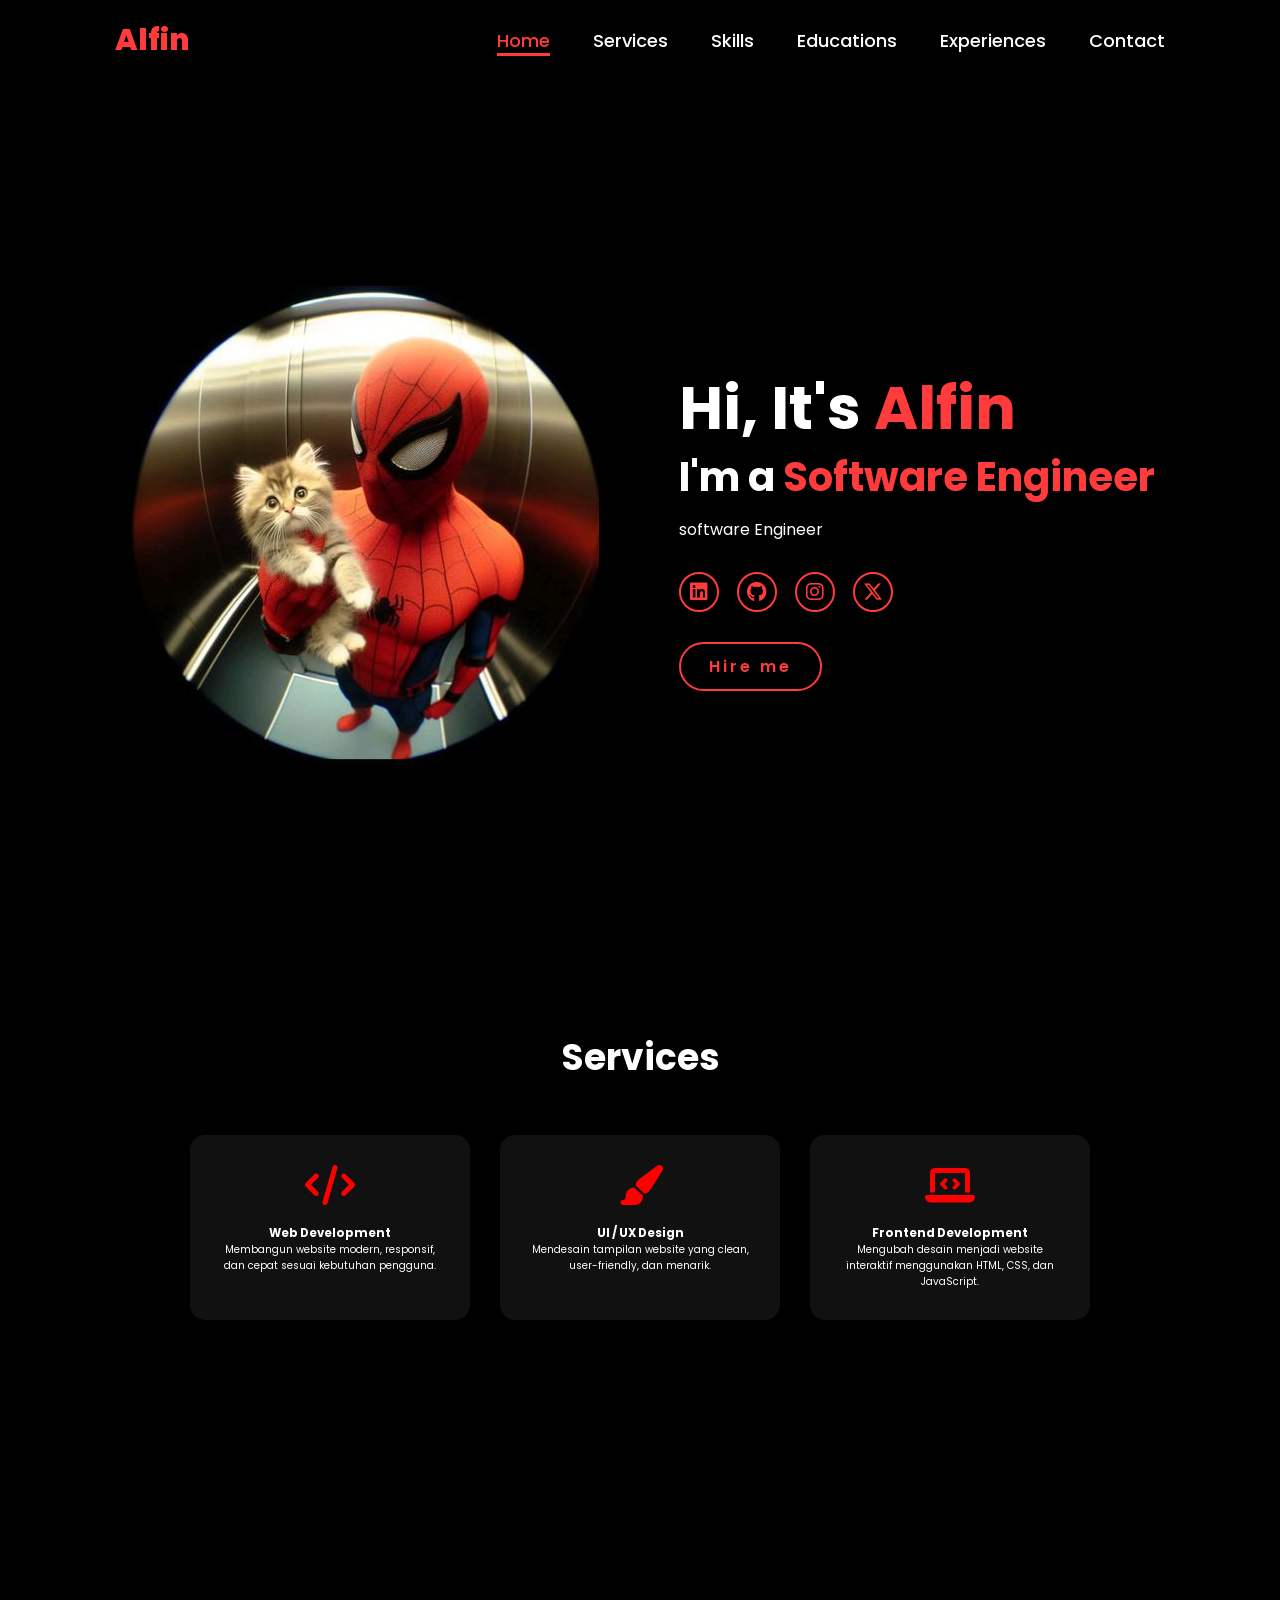
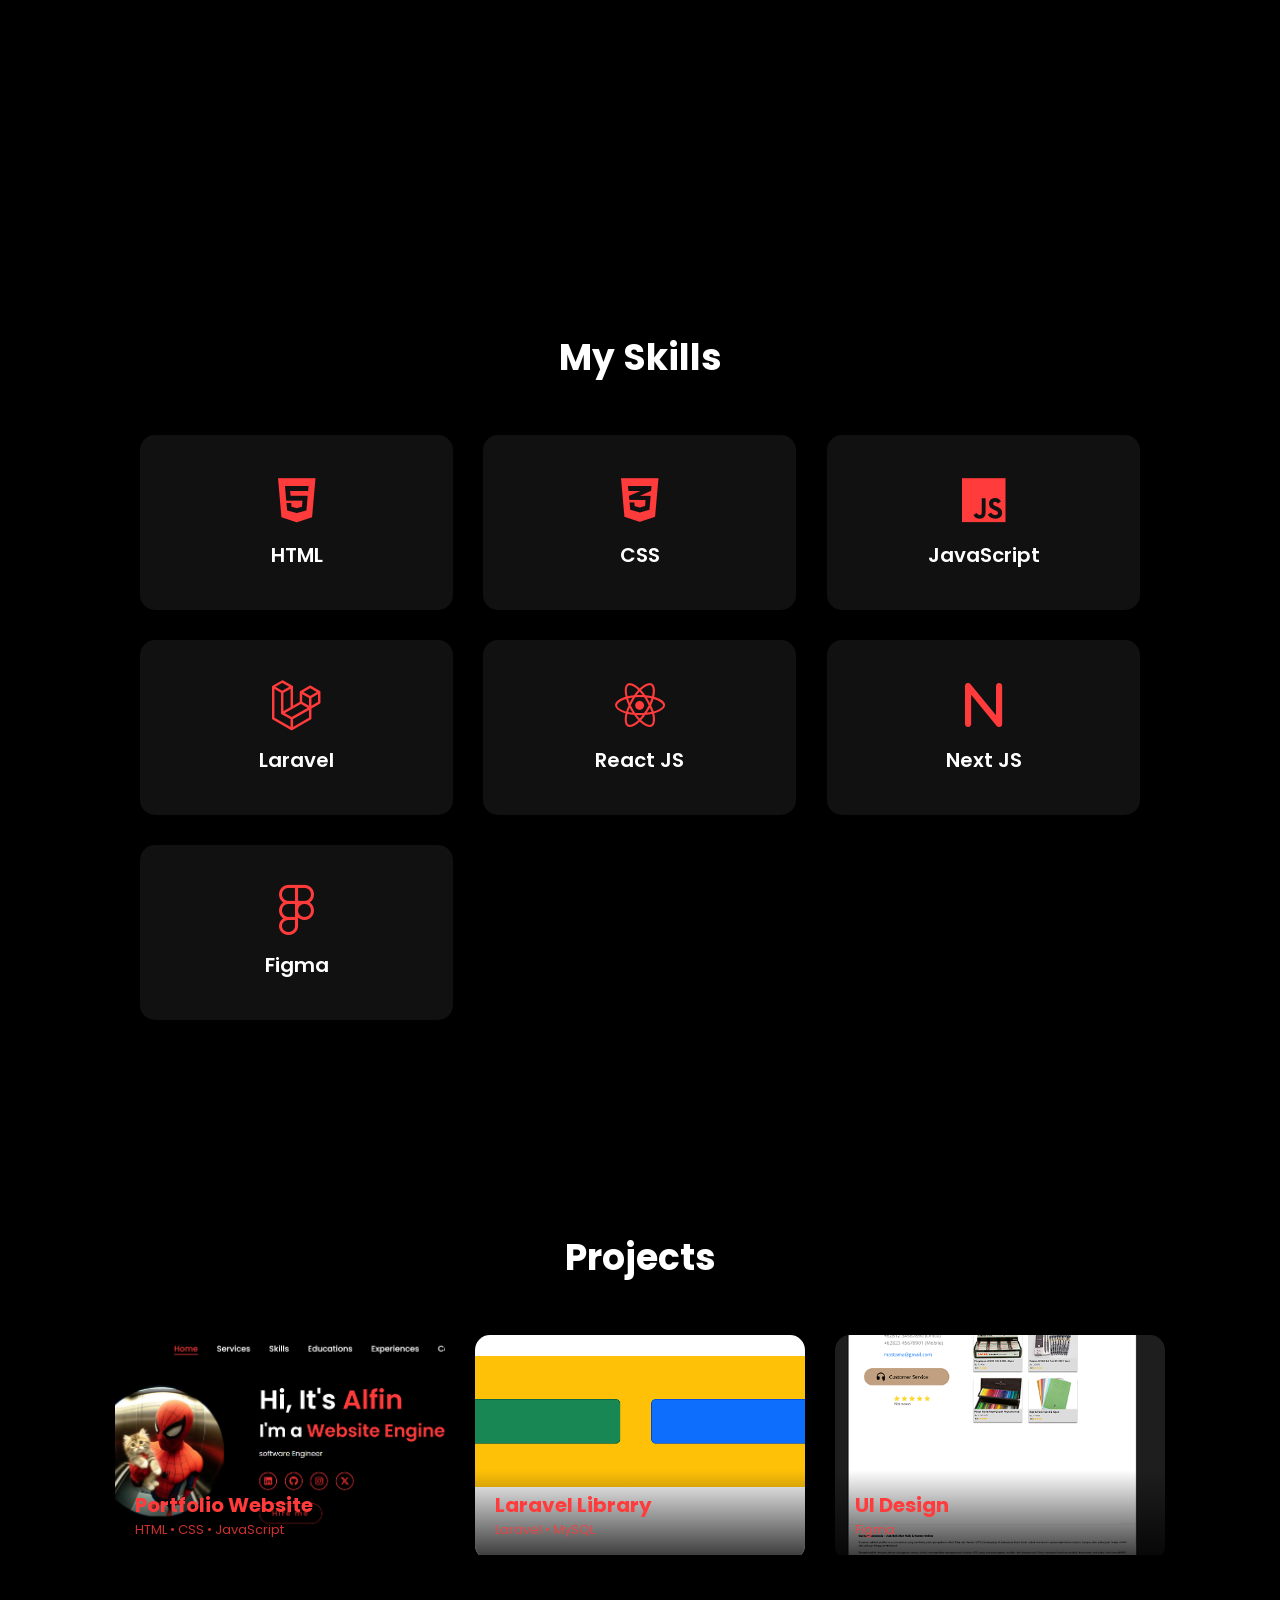
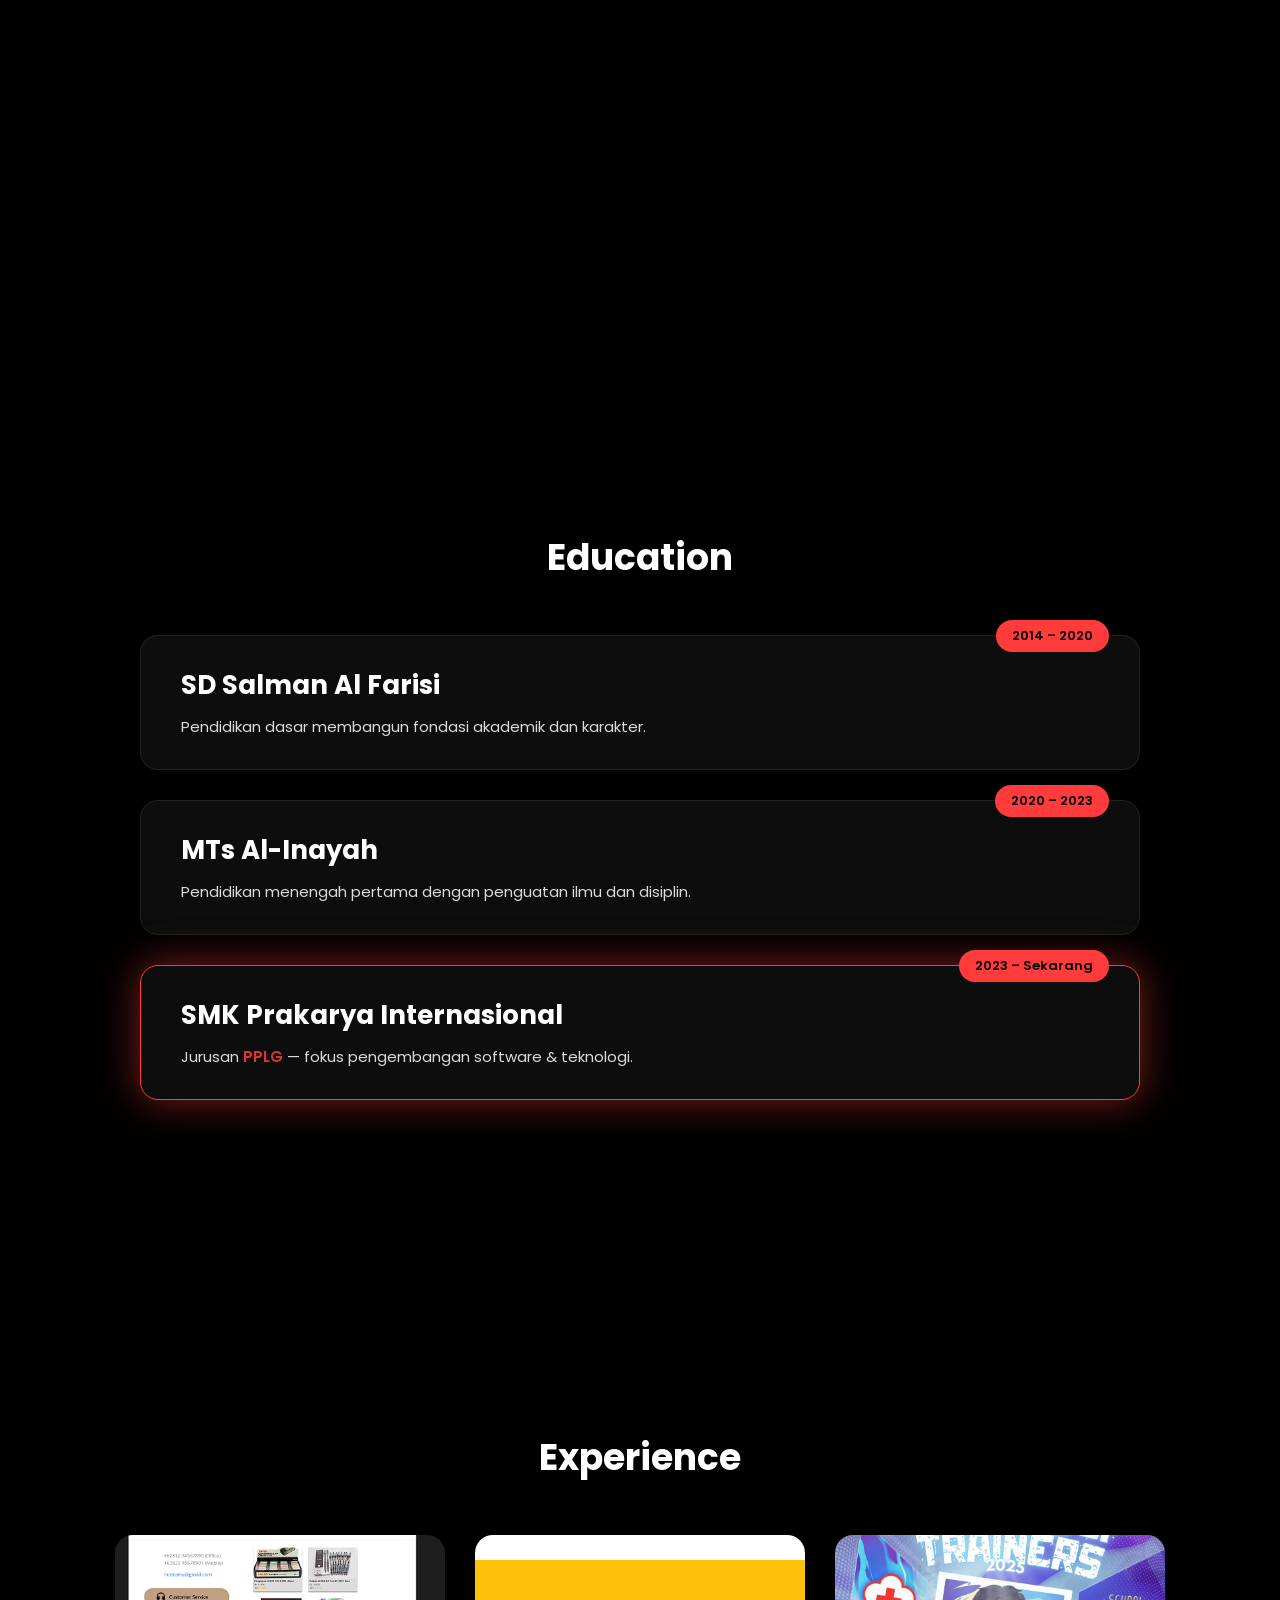
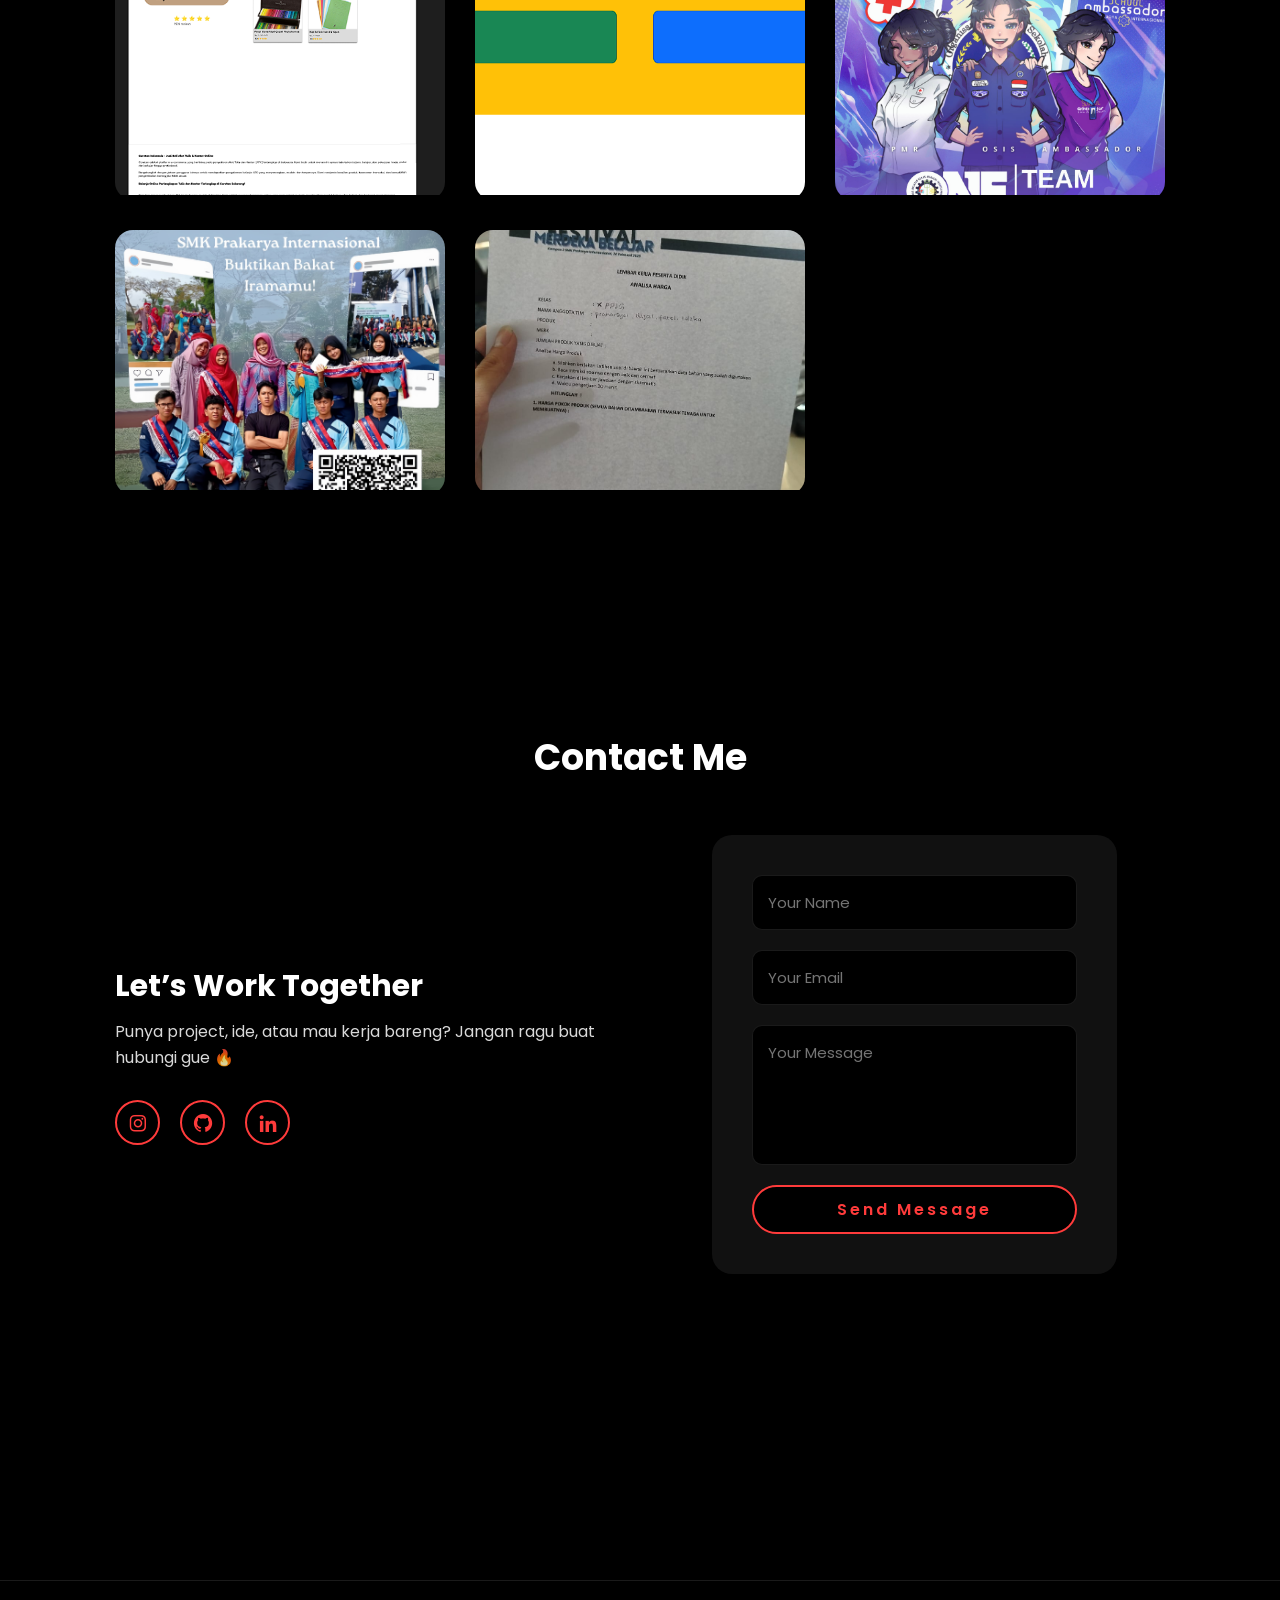
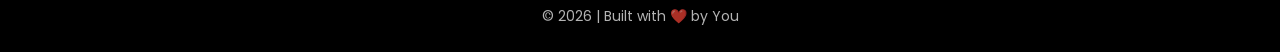
==== html/index.html @ 05659fa2 "First commit" ====
<!DOCTYPE html>
<html lang="en">
    <link href="https://unpkg.com/boxicons@2.1.4/css/boxicons.min.css" rel="stylesheet">

<head>
    <meta charset="UTF-8">
    <meta name="viewport" content="width=device-width, initial-scale=1.0">
    <link rel="stylesheet" href="https://cdnjs.cloudflare.com/ajax/libs/font-awesome/6.5.2/css/all.min.css">
    <link rel="stylesheet" href="../css/style.css">
    <title>Portofolio Website</title>
</head>
<body>
   <header>
    <a href="#" class="logo">Alfin</a>

    <nav>
  <a href="#home" class="active">Home</a>
  <a href="#services">Services</a>
  <a href="#skills">Skills</a>
  <a href="#educations">Educations</a>
  <a href="#experiences">Experiences</a>
  <a href="#contact">Contact</a>
</nav>

   </header> 
   <section class="home" id="home">

    <div class="home-img">
       <img src="../img/1a109d3e-99a1-4bdd-ab16-dbe52990a375.jpg" alt="">
    </div>
    <div class="home-content">
        <h1>Hi, It's <span>Alfin</span></h1>
        <h3 class="typing-text">I'm a<span></span></h3>
        <p>software Engineer</p>
        <div class="social-icons">
            <a href="#"><i class="fa-brands fa-linkedin"></i></a>
            <a href="#"><i class="fa-brands fa-github"></i></a>
            <a href="#"><i class="fa-brands fa-instagram"></i></a>
            <a href="#"><i class="fa-brands fa-x-twitter"></i></a>
        </div>
        <a href="#" class="btn">Hire me</a>
    </div>
   </section>
   <section class="services" id="services">
  <h2 class="section-title">Services</h2>

  <div class="services-container">

    <div class="service-box">
      <i class="fa-solid fa-code"></i>
      <h3>Web Development</h3>
      <p>
        Membangun website modern, responsif, dan cepat
        sesuai kebutuhan pengguna.
      </p>
    </div>

    <div class="service-box">
      <i class="fa-solid fa-paintbrush"></i>
      <h3>UI / UX Design</h3>
      <p>
        Mendesain tampilan website yang clean,
        user-friendly, dan menarik.
      </p>
    </div>

    <div class="service-box">
      <i class="fa-solid fa-laptop-code"></i>
      <h3>Frontend Development</h3>
      <p>
        Mengubah desain menjadi website interaktif
        menggunakan HTML, CSS, dan JavaScript.
      </p>
    </div>

  </div>
</section>
<section class="skills" id="skills">
  <h2 class="section-title">My Skills</h2>

  <div class="skills-grid">

    <div class="skill-card">
      <i class="fa-brands fa-html5"></i>
      <h3>HTML</h3>
    </div>

    <div class="skill-card">
      <i class="fa-brands fa-css3-alt"></i>
      <h3>CSS</h3>
    </div>

    <div class="skill-card">
      <i class="fa-brands fa-js"></i>
      <h3>JavaScript</h3>
    </div>

    <div class="skill-card">
      <i class="fa-brands fa-laravel"></i>
      <h3>Laravel</h3>
    </div>

    <div class="skill-card">
      <i class="fa-brands fa-react"></i>
      <h3>React JS</h3>
    </div>

    <div class="skill-card">
      <i class="fa-solid fa-n"></i>
      <h3>Next JS</h3>
    </div>

    <div class="skill-card">
      <i class="fa-brands fa-figma"></i>
      <h3>Figma</h3>
    </div>

  </div>
</section>
<section class="projects" id="projects">
  <h2 class="section-title">Projects</h2>

  <div class="project-container">

    <a href="project1.html" class="project-card">
      <img src="../img/Screenshot 2026-02-05 203326.png" alt="Project 1">
      <div class="project-info">
        <h3>Portfolio Website</h3>
        <p>HTML • CSS • JavaScript</p>
      </div>
    </a>

    <a href="project2.html" class="project-card">
      <img src="../img/Screenshot 2026-02-05 222500.png" alt="Project 2">
      <div class="project-info">
        <h3>Laravel Library</h3>
        <p>Laravel • MySQL</p>
      </div>
    </a>

    <a href="project3.html" class="project-card">
      <img src="../img/Screenshot 2026-02-05 221942.png" alt="Project 3">
      <div class="project-info">
        <h3>UI Design</h3>
        <p>Figma</p>
      </div>
    </a>

  </div>
</section>
<section class="educations" id="educations">
  <h2 class="section-title">Education</h2>

  <div class="education-wrapper">

    <div class="education-card">
      <div class="edu-year">2014 – 2020</div>
      <h3>SD Salman Al Farisi</h3>
      <p>Pendidikan dasar membangun fondasi akademik dan karakter.</p>
    </div>

    <div class="education-card">
      <div class="edu-year">2020 – 2023</div>
      <h3>MTs Al-Inayah</h3>
      <p>Pendidikan menengah pertama dengan penguatan ilmu dan disiplin.</p>
    </div>

    <div class="education-card active">
      <div class="edu-year">2023 – Sekarang</div>
      <h3>SMK Prakarya Internasional</h3>
      <p>Jurusan <span>PPLG</span> — fokus pengembangan software & teknologi.</p>
    </div>

  </div>
</section>
<section class="experiences" id="experiences">
  <h2 class="section-title">Experience</h2>

  <div class="experience-grid">

    <!-- PKKT Online Shop -->
    <a href="https://www.figma.com/design/jJWTQPIIjXNEa8DIcsxnI2/Coretan-2?node-id=0-1&t=OR5tvGB4avTnTm5L-1" target="_blank" class="experience-card">
      <img src="../img/Screenshot 2026-02-05 221942.png" alt="PKKT Online Shop">
      <div class="experience-overlay">
        <h3>PKKT Online Shop</h3>
        <p>Website Project</p>
      </div>
    </a>

    <!-- Laravel Library -->
    <a href="https://github.com/Redddaa1/Laravel-Library_XI-PPLG.git" target="_blank" class="experience-card">
      <img src="../img/Screenshot 2026-02-05 222500.png" alt="Laravel Library">
      <div class="experience-overlay">
        <h3>Laravel Library</h3>
        <p>Web Application</p>
      </div>
    </a>

    <!-- Ambassador Sekolah -->
    <div class="experience-card">
      <img src="../img/WhatsApp Image 2026-02-05 at 22.15.25.jpeg" alt="School Ambassador">
      <div class="experience-overlay">
        <h3>School Ambassador</h3>
        <p>Representing School</p>
      </div>
    </div>

    <!-- Marching Band -->
    <div class="experience-card">
      <img src="../img/WhatsApp Image 2026-02-05 at 22.15.25 (1).jpeg" alt="Marching Band">
      <div class="experience-overlay">
        <h3>Marching Band</h3>
        <p>Management & Coordination</p>
      </div>
    </div>

    <!-- Festival Matematika -->
    <div class="experience-card">
      <img src="../img/WhatsApp Image 2026-02-05 at 22.15.25 (2).jpeg" alt="Math Festival Committee">
      <div class="experience-overlay">
        <h3>Math Festival</h3>
        <p>Event Committee</p>
      </div>
    </div>

  </div>
</section>
<section class="contact" id="contact">
  <h2 class="section-title">Contact Me</h2>

  <div class="contact-wrapper">

    <!-- Info -->
    <div class="contact-info">
      <h3>Let’s Work Together</h3>
      <p>
        Punya project, ide, atau mau kerja bareng?
        Jangan ragu buat hubungi gue 🔥
      </p>

      <div class="contact-social">
        <a href="#" title="Instagram"><i class="bx bxl-instagram"></i></a>
        <a href="#" title="GitHub"><i class="bx bxl-github"></i></a>
        <a href="#" title="LinkedIn"><i class="bx bxl-linkedin"></i></a>
      </div>
    </div>

    <!-- Form -->
    <form class="contact-form">
      <input type="text" placeholder="Your Name" required>
      <input type="email" placeholder="Your Email" required>
      <textarea placeholder="Your Message"></textarea>
      <button type="submit" class="btn">Send Message</button>
    </form>

  </div>
</section>


<script>
  const header = document.querySelector("header");

  window.addEventListener("scroll", () => {
    if (window.scrollY > 50) {
      header.classList.add("scrolled");
    } else {
      header.classList.remove("scrolled");
    }
  });
</script>
<footer class="footer">
  <p>© 2026 | Built with ❤️ by You</p>
</footer>

</body>
</html>
---- css/style.css ----
@import url(https://fonts.googleapis.com/css2?family=Poppins%3Awght%40100%3B200%3B300%3B400%3B500%3B600&display=swap%27%29%3B);

*{
    margin: 0;
    padding: 0;
    box-sizing: border-box;
    text-decoration: none;
    border: none;
    outline: none;
    font-family: 'Poppins', sans-serif;
}

html{
    font-size: 62.5%;

}

body{
    width: 100%;
    overflow-x: hidden;
    background-color: black;
    color: white;
    padding-top: 80px;
}

header{
    position: fixed;
    top: 0;
    left: 0;
    width: 100%;
    height: 80px;
    padding: 0 9%;
    background-color: transparent;
    display: flex;
    align-items: center;
    justify-content: space-between;
    z-index: 1000;
}


.logo{
    font-size: 3rem;
    color: #ff3b3b;
    font-weight: 800;
    cursor: pointer;
    transition: 0.5s ease;
}

.logo:hover{
    transform: scale(1.1);
}

nav a{
    font-size: 1.8rem;
    color: white;
    margin-left: 4rem;
    font-weight: 500;
    transition: 0.3s ease;
    border-bottom: 3px solid transparent;
}

nav a:hover,
nav a.active{
    color: #ff3b3b;
    border-bottom: 3px solid #ff3b3b;
}

@media(max-width:995px){
    nav{
        position: absolute;
        display: none;
        top: 0;
        right: 0;
        width: 40%;
        border-left: 3px solid #ff3b3b;
        border-bottom: 3px solid #ff3b3b;
        border-bottom-left-radius: 2rem;
        padding: 1rem solid;
        background-color: #161616;
        border-top: 0.1rem solid rgba(0,0,0,0.1);
    }

    nav.active{
        display: block;
    }

    nav a{
        display: block;
        font-size: 2rem;
        margin: 3rem 0;
    }

    nav a:hover,
    nav a.active{
        padding: 1rem;
        border-radius: 0.5rem;
        border-bottom: 0.5rem solid #ff3b3b;
    }
}

section{
    min-height: 100vh;
    padding: 5rem 9% 5rem;
}

.home{
    display: flex;
    justify-content: center;
    align-items: center;
    gap: 8rem;
    background-color: black ;
}

.home .home-content h1{
    font-size: 6rem;
    font-weight: 700;
    line-height: 1.3;
}

span{
    color: #ff3b3b;
}

.home-content h3{
    font-size: 4rem;
    margin-bottom: 1rem;
    font-weight: 700;
}

.home-content p{
    font-size: 1.6rem;
}

.home-img{
    border-radius: 50%;
}

.home-img.img{
    position: relative;
    width: 32vw;
    border-radius: 50%;
    box-shadow: 0 0 25px solid black;
    cursor: pointer;
    transition: 0.2s linear;
}

.home-img.img:hover{
    font-size: 1.8rem;
    font-weight: 500;
}

.social-icons a{
    display: inline-flex;
    justify-content: center;
    align-items: center;
    width: 4rem;
    height: 4rem;
    background-color: transparent;
    border: 0.2rem solid #ff3b3b;
    font-size: 2rem;
    border-radius: 50%;
    margin: 3rem 1.5rem 3rem 0;
    transition: 0.3s ease;
    color: #ff3b3b;
}

.social-icons a:hover{
    color: black;
    transform: scale(1.3) translateY(-5px);
    background-color: #ff3b3b;
    box-shadow: 0 0 25px #ff3b3b;
}

.btn{
    display: inline-block;
    padding: 1rem 2.8rem;
    background: black;
    border-radius: 4rem;
    font-size: 1.6rem;
    color: #ff3b3b;
    letter-spacing: 0.3rem;
    font-weight: 600;
    border: 2px solid #ff3b3b;
    transition: 0.3s ease;
    cursor: pointer;
}

.btn:hover{
    transform: scale3d(1.03);
    background-color: #ff3b3b;
    color: black;
    box-shadow: 0 0 25px #ff3b3b;
}

.typing-text{
    font-size: 34px;
    font-weight: 600;
    min-width: 280px;
}

.typing-text span{
    position: relative;
}

.typing-text span::before{
    content: " Software Engineer";
    color: #ff3b3b;
    animation: words 20s infinite;
}

.typing-text span::after{
    content: "";
    background-color: black;
    position: absolute;
    width: calc(100% + 8px);
    height: 100%;
    border-left: 3px solid black;
    right: -8;
    animation: cursor 0.6s infinite;
}

@keyframes cursor{
    to{
        border-left: 3px solid;
    }
}

@keyframes words{
    0%, 20%{
        content: " Sofware Engineer";
    }
    21%, 40%{
        content: " Website Engineer";
    }
    41%, 60%{
        content: " Website Designer";
    }
    61%, 80%{
        content: " Mechine Engineer";
    }
    81%, 100%{
        content: " Engine Engineer ";
    }
}

@media(max-width){
    .home{
        gap: 4rem;
    }
}

@media(max-width:995px){
    .home{
        flex-direction: column;
        margin: 5rem 4rem;
    } 

    .home .home-content h3{
        font-size: 2.5rem;
    }

    .home-content h1{
        font-size: 5rem;
    }

    .home-img img{
        width: 70vh;
        margin-top: 4rem;
    }
}
.services {
  padding: 5rem 10%;
  background: #000;
  color: #fff;
}

.section-title {
  text-align: center;
  font-size: 36px;
  margin-bottom: 50px;
}

.services-container {
  display: flex;
  gap: 30px;
  justify-content: center;
  flex-wrap: wrap;
}

.service-box {
  background: #111;
  padding: 30px;
  border-radius: 15px;
  width: 280px;
  text-align: center;
  transition: 0.3s;
}

.service-box i {
  font-size: 40px;
  color: red;
  margin-bottom: 20px;
}

.service-box:hover {
  transform: translateY(-10px);
  box-shadow: 0 0 20px red;
}
/* ===== SKILLS CARD VERSION ===== */
.skills {
  background: black;
}

.skills-grid {
  display: grid;
  grid-template-columns: repeat(3, 1fr);
  gap: 3rem;
  max-width: 1000px;
  margin: auto;
}

.skill-card {
  background: #111;
  padding: 4rem 2rem;
  border-radius: 1.5rem;
  text-align: center;
  opacity: 0;
  transform: translateY(60px) scale(0.95);
  transition: 0.4s ease;
  animation: skillCardFade 0.8s ease forwards;
}

.skill-card:nth-child(1){ animation-delay: 0.2s; }
.skill-card:nth-child(2){ animation-delay: 0.4s; }
.skill-card:nth-child(3){ animation-delay: 0.6s; }
.skill-card:nth-child(4){ animation-delay: 0.8s; }
.skill-card:nth-child(5){ animation-delay: 1s; }
.skill-card:nth-child(6){ animation-delay: 1.2s; }
.skill-card:nth-child(7){ animation-delay: 1.4s; }

@keyframes skillCardFade {
  to {
    opacity: 1;
    transform: translateY(0) scale(1);
  }
}

.skill-card i {
  font-size: 5rem;
  color: #ff3b3b;
  margin-bottom: 1.5rem;
  transition: 0.4s ease;
}

.skill-card h3 {
  font-size: 2rem;
  font-weight: 600;
}

/* HOVER EFFECT */
.skill-card:hover {
  transform: translateY(-15px) scale(1.05);
  box-shadow: 0 0 30px #ff3b3b;
}

.skill-card:hover i {
  transform: rotate(10deg) scale(1.2);
}
.projects {
  background: black;
}

.project-container {
  max-width: 1100px;
  margin: auto;
  display: grid;
  grid-template-columns: repeat(3, 1fr);
  gap: 3rem;
}

.project-card {
  position: relative;
  border-radius: 1.5rem;
  overflow: hidden;
  cursor: pointer;
  transition: 0.4s ease;
}

.project-card img {
  width: 100%;
  height: 220px;
  object-fit: cover;
  transition: 0.4s ease;
}

.project-info {
  color: #ff3b3b;
  position: absolute;
  bottom: 0;
  left: 0;
  width: 100%;
  padding: 2rem;
  background: linear-gradient(to top, rgba(0,0,0,0.8), transparent);
}

.project-info h3 {
  font-size: 2rem;
}

.project-info p {
  font-size: 1.3rem;
  opacity: 0.8;
}

/* hover effect */
.project-card:hover img {
  transform: scale(1.1);
}

.project-card:hover {
  box-shadow: 0 0 30px rgba(255, 59, 59, 0.4);
}
@media (max-width: 900px) {
  .project-container {
    grid-template-columns: repeat(2, 1fr);
  }
}

@media (max-width: 600px) {
  .project-container {
    grid-template-columns: 1fr;
  }
}
header {
    transition: background-color 0.4s ease, backdrop-filter 0.4s ease;
}

/* navbar pas discroll */
header.scrolled {
    background-color: rgba(0, 0, 0, 0.85);
    backdrop-filter: blur(6px);
}
header.scrolled nav a {
    color: white;
}
body {
    padding-top: 80px;
}
header.scrolled {
    height: 80px;
}
.contact-form {
  max-width: 600px;
  margin: auto;
  display: flex;
  flex-direction: column;
  gap: 2rem;
}

.contact-form input,
.contact-form textarea {
  background: #111;
  padding: 1.5rem;
  border-radius: 1rem;
  color: white;
  font-size: 1.5rem;
}

.contact-form textarea {
  resize: none;
  height: 150px;
}
.education {
  background: black;
}

.education-wrapper {
  max-width: 1000px;
  margin: auto;
  display: grid;
  gap: 3rem;
}

.education-card {
  position: relative;
  background: rgba(255,255,255,0.05);
  border: 1px solid rgba(255,255,255,0.08);
  border-radius: 1.8rem;
  padding: 3rem 4rem;
  transition: 0.4s ease;
  overflow: visible;
}

.education-card::before {
  content: "";
  position: absolute;
  inset: 0;
  background: linear-gradient(
    120deg,
    transparent,
    rgba(255,59,59,0.15),
    transparent
  );
  opacity: 0;
  transition: 0.4s ease;
}

.education-card:hover::before {
  opacity: 1;
}

.education-card:hover {
  transform: translateY(-10px) scale(1.02);
  box-shadow: 0 0 35px rgba(255,59,59,0.35);
}

.education-card h3 {
  font-size: 2.6rem;
  margin-bottom: 1rem;
}

.education-card p {
  font-size: 1.5rem;
  opacity: 0.85;
  line-height: 1.6;
}

.education-card span {
  color: #ff3b3b;
  font-weight: 600;
}

/* tahun */
.edu-year {
  position: absolute;
  top: 0;
  transform: translateY(-50%);
  right: 30px;
  background: #ff3b3b;
  color: black;
  padding: 0.6rem 1.6rem;
  font-size: 1.3rem;
  border-radius: 2rem;
  font-weight: 600;
}

/* highlight sekolah sekarang */
.education-card.active {
  border-color: #ff3b3b;
  box-shadow: 0 0 40px rgba(255,59,59,0.5);
}
/* ===== EXPERIENCE ===== */
.experience {
  background: black;
}

.experience-grid {
  max-width: 1100px;
  margin: auto;
  display: grid;
  grid-template-columns: repeat(3, 1fr);
  gap: 3rem;
}

.experience-card {
  position: relative;
  border-radius: 1.8rem;
  overflow: hidden;
  cursor: pointer;
  transition: 0.4s ease;
}

.experience-card img {
  width: 100%;
  height: 260px;
  object-fit: cover;
  transition: 0.4s ease;
}

/* overlay */
.experience-overlay {
  position: absolute;
  inset: 0;
  background: rgba(0,0,0,0.7);
  display: flex;
  flex-direction: column;
  justify-content: center;
  align-items: center;
  opacity: 0;
  transition: 0.4s ease;
  text-align: center;
}

.experience-overlay h3 {
  font-size: 2.4rem;
  color: #ff3b3b;
}

.experience-overlay p {
  font-size: 1.5rem;
  color: white;
  margin-top: 0.5rem;
}

/* hover effect */
.experience-card:hover img {
  transform: scale(1.1);
}

.experience-card:hover .experience-overlay {
  opacity: 1;
}

.experience-card:hover {
  box-shadow: 0 0 35px rgba(255,59,59,0.5);
}

/* responsive */
@media (max-width: 900px) {
  .experience-grid {
    grid-template-columns: repeat(2, 1fr);
  }
}

@media (max-width: 600px) {
  .experience-grid {
    grid-template-columns: 1fr;
  }
}
/* ===== CONTACT ===== */
.contact {
  background: black;
}

.contact-wrapper {
  max-width: 1100px;
  margin: auto;
  display: grid;
  grid-template-columns: 1fr 1fr;
  gap: 5rem;
  align-items: center;
}

.contact-info h3 {
  font-size: 3rem;
  margin-bottom: 1rem;
}

.contact-info p {
  font-size: 1.6rem;
  opacity: 0.85;
  line-height: 1.6;
}

.contact-social {
  margin-top: 3rem;
  display: flex;
  gap: 2rem;
}

.contact-social a {
  width: 4.5rem;
  height: 4.5rem;
  display: flex;
  justify-content: center;
  align-items: center;
  border-radius: 50%;
  border: 2px solid #ff3b3b;
  color: #ff3b3b;
  font-size: 2.2rem;
  transition: 0.3s ease;
}

.contact-social a:hover {
  background: #ff3b3b;
  color: black;
  transform: translateY(-5px);
  box-shadow: 0 0 20px #ff3b3b;
}

/* form */
.contact-form {
  background: #111;
  padding: 4rem;
  border-radius: 2rem;
  display: flex;
  flex-direction: column;
  gap: 2rem;
}

.contact-form input,
.contact-form textarea {
  background: black;
  border: 1px solid rgba(255,255,255,0.1);
  padding: 1.5rem;
  border-radius: 1rem;
  color: white;
  font-size: 1.5rem;
}

.contact-form textarea {
  resize: none;
  height: 140px;
}

/* responsive */
@media (max-width: 900px) {
  .contact-wrapper {
    grid-template-columns: 1fr;
  }
}
/* ===== FOOTER ===== */
.footer {
  background: #000;
  padding: 2.5rem;
  text-align: center;
  border-top: 1px solid rgba(255,255,255,0.1);
}

.footer p {
  font-size: 1.4rem;
  opacity: 0.7;
}
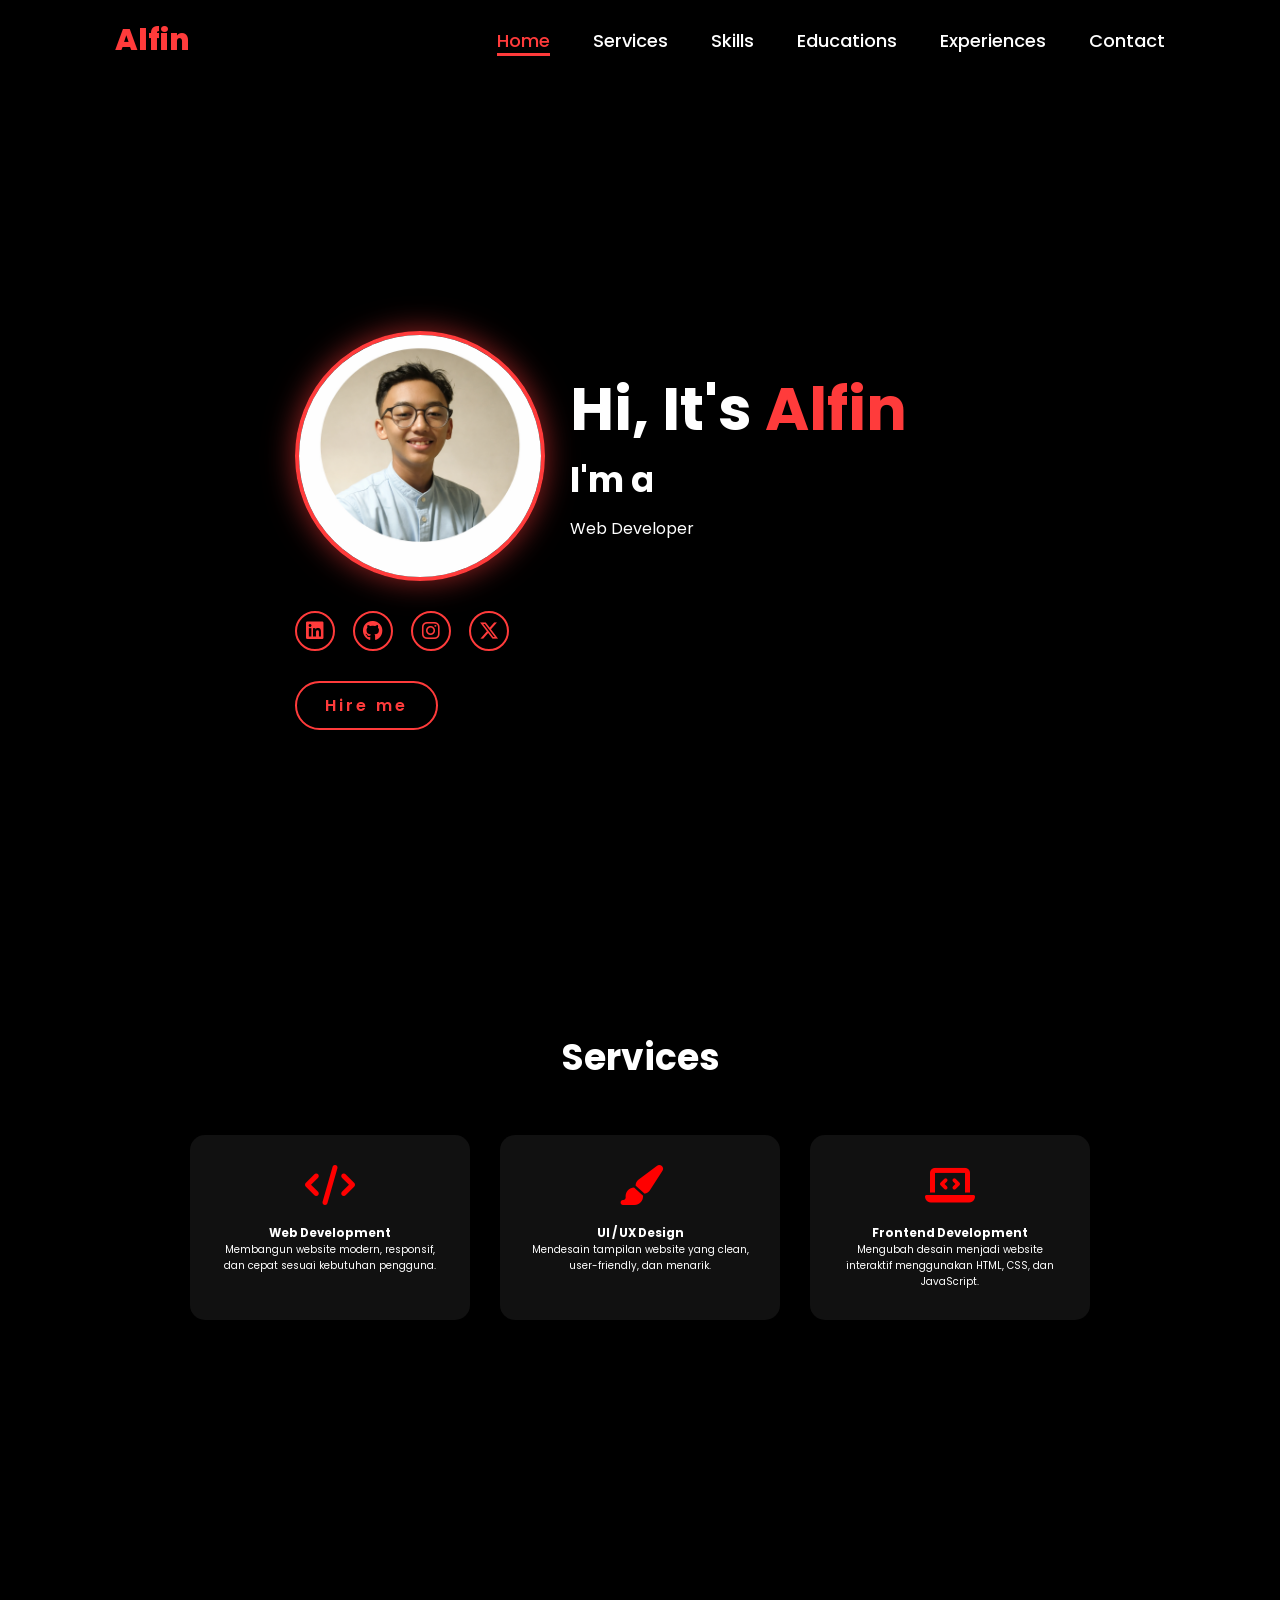
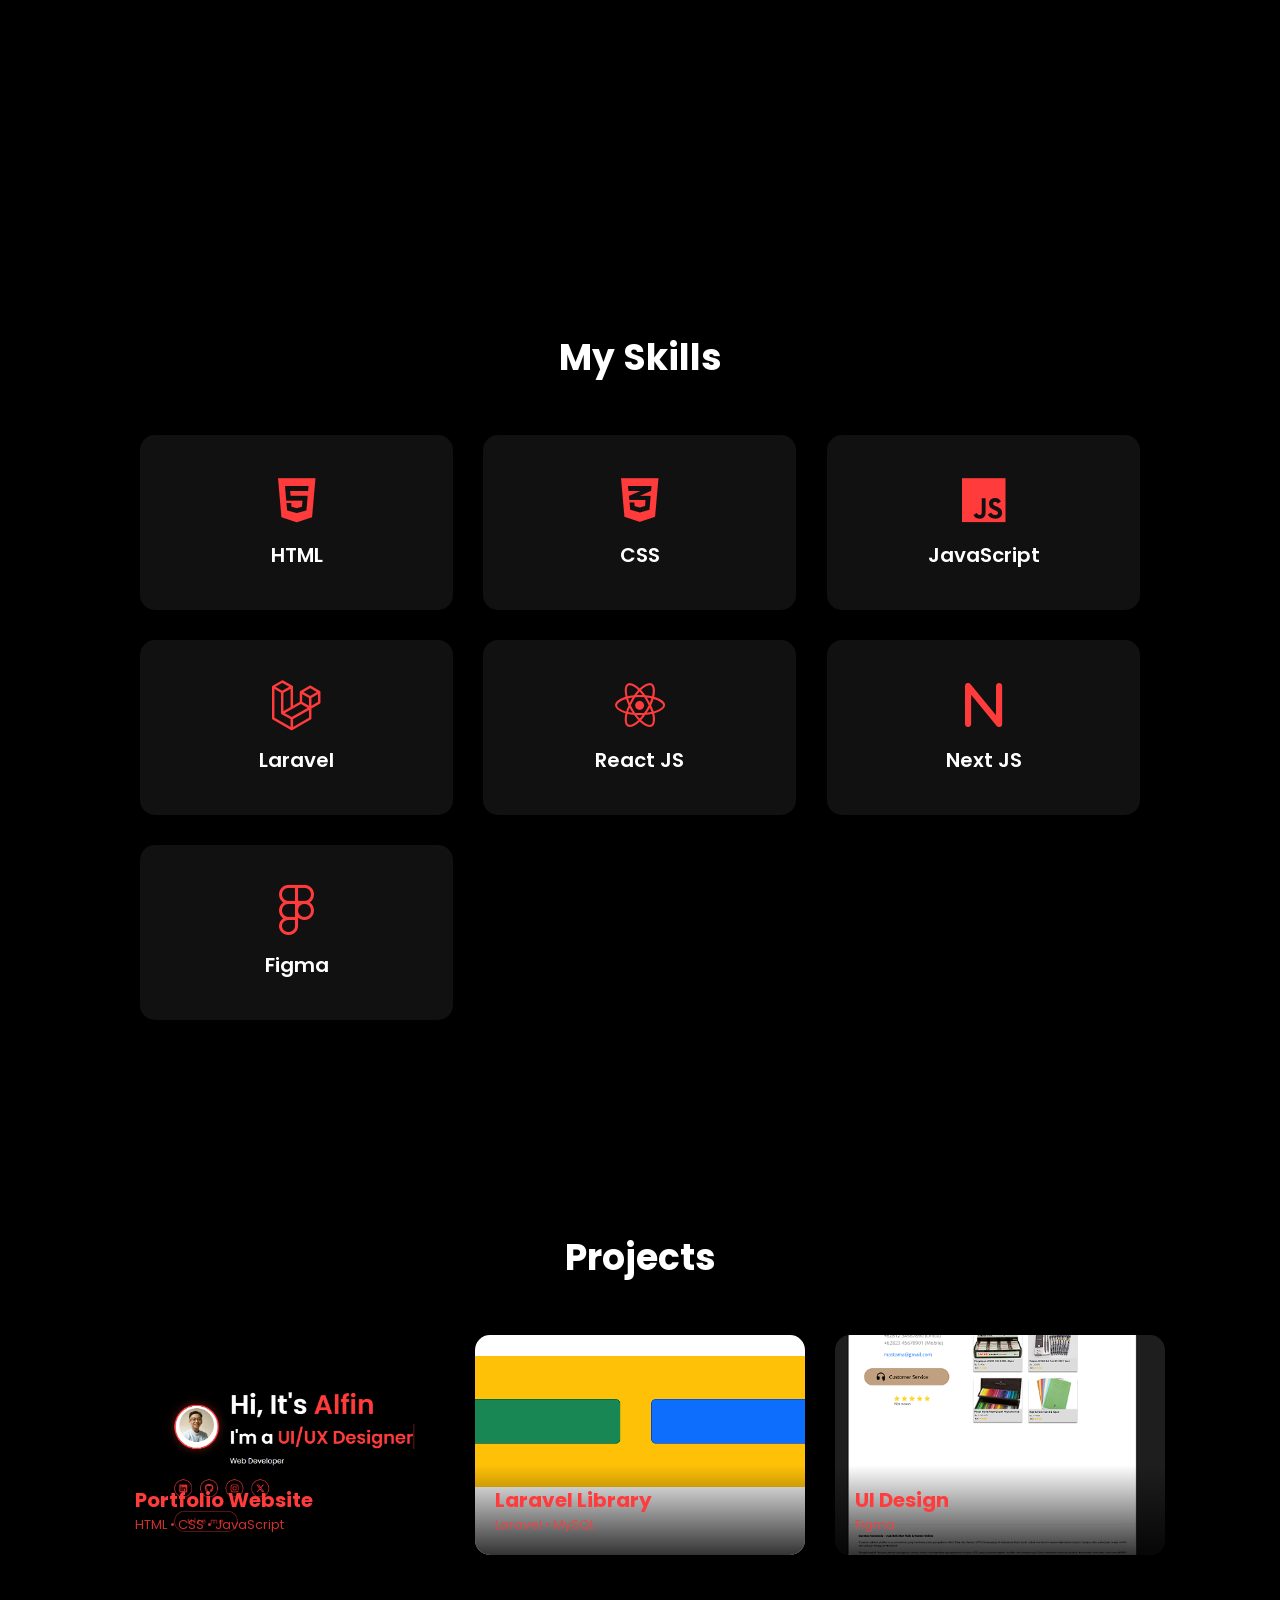
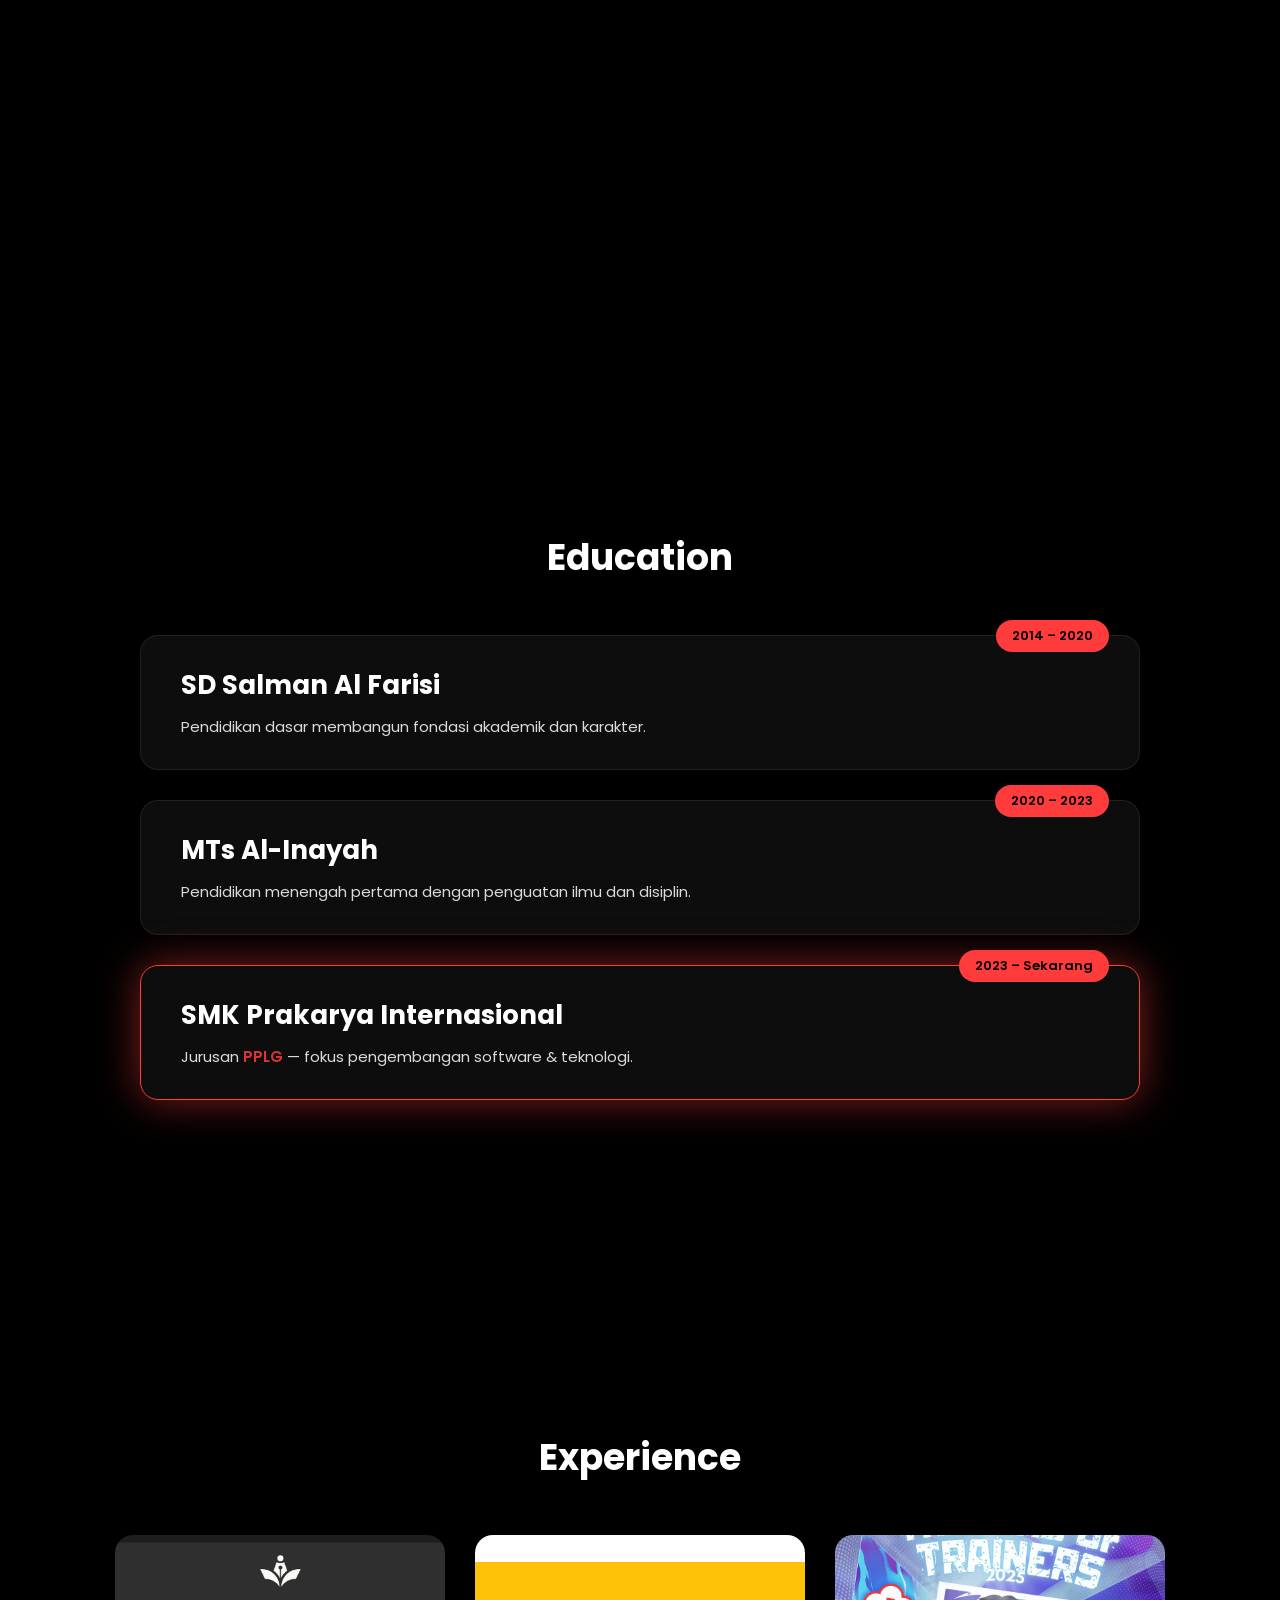
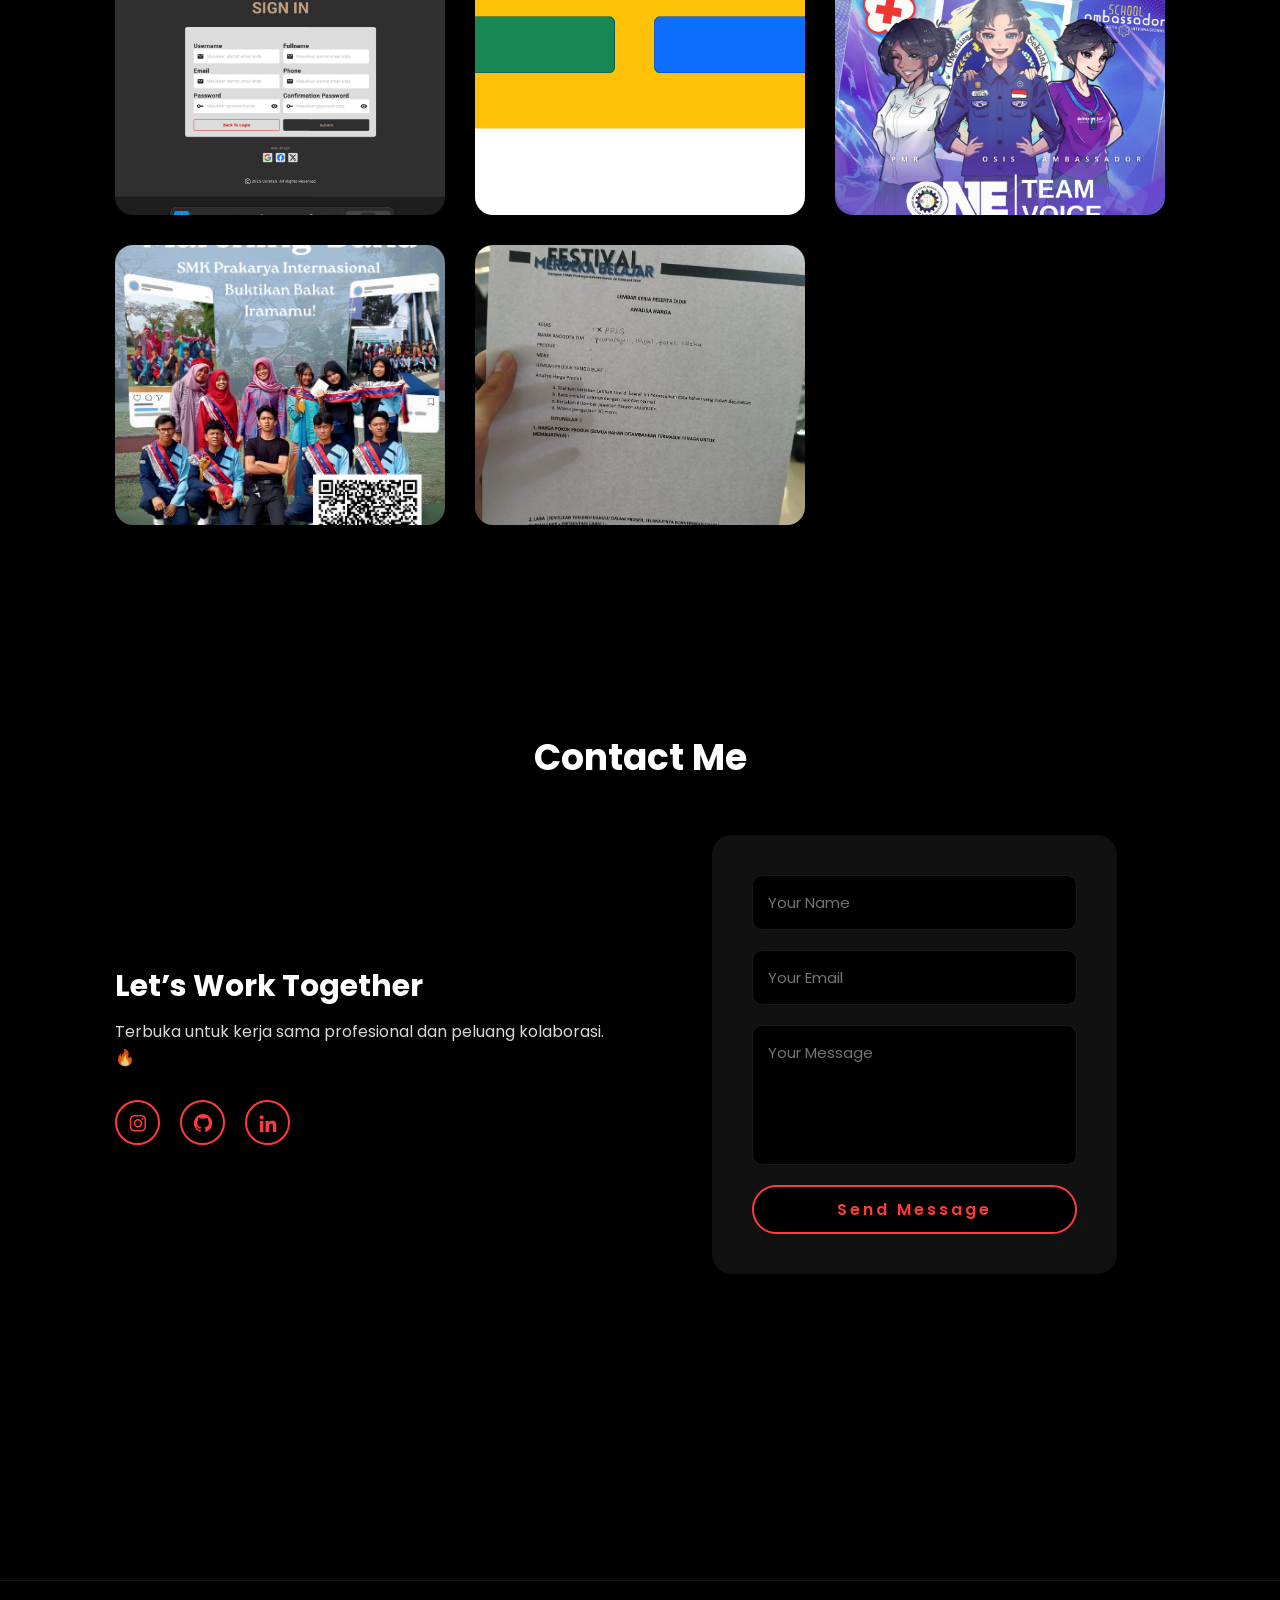
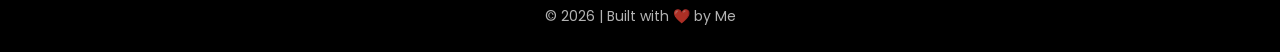
==== commit d0383e63: "tambah experience detail dan masukin foto foto" ====
--- a/html/index.html
+++ b/html/index.html
@@ -1,14 +1,15 @@
-<!DOCTYPE html>
 <html lang="en">
-    <link href="https://unpkg.com/boxicons@2.1.4/css/boxicons.min.css" rel="stylesheet">
-
 <head>
-    <meta charset="UTF-8">
-    <meta name="viewport" content="width=device-width, initial-scale=1.0">
-    <link rel="stylesheet" href="https://cdnjs.cloudflare.com/ajax/libs/font-awesome/6.5.2/css/all.min.css">
-    <link rel="stylesheet" href="../css/style.css">
-    <title>Portofolio Website</title>
+  <meta charset="UTF-8">
+  <meta name="viewport" content="width=device-width, initial-scale=1.0">
+
+  <link href="https://unpkg.com/boxicons@2.1.4/css/boxicons.min.css" rel="stylesheet">
+  <link rel="stylesheet" href="https://cdnjs.cloudflare.com/ajax/libs/font-awesome/6.5.2/css/all.min.css">
+  <link rel="stylesheet" href="../css/style.css">
+
+  <title>Portofolio Website</title>
 </head>
+
 <body>
    <header>
     <a href="#" class="logo">Alfin</a>
@@ -24,24 +25,29 @@
 
    </header> 
    <section class="home" id="home">
-
-    <div class="home-img">
-       <img src="../img/1a109d3e-99a1-4bdd-ab16-dbe52990a375.jpg" alt="">
-    </div>
-    <div class="home-content">
+  <div class="home-content">
+
+    <div class="intro">
+      <img src="../img/Foto Alfin Web Portofolio.png" alt="Alfin" class="profile-pic">
+
+      <div class="intro-text">
         <h1>Hi, It's <span>Alfin</span></h1>
         <h3 class="typing-text">I'm a<span></span></h3>
-        <p>software Engineer</p>
-        <div class="social-icons">
-            <a href="#"><i class="fa-brands fa-linkedin"></i></a>
-            <a href="#"><i class="fa-brands fa-github"></i></a>
-            <a href="#"><i class="fa-brands fa-instagram"></i></a>
-            <a href="#"><i class="fa-brands fa-x-twitter"></i></a>
-        </div>
-        <a href="#" class="btn">Hire me</a>
-    </div>
-   </section>
-   <section class="services" id="services">
+        <p>Web Developer</p>
+      </div>
+    </div>
+
+    <div class="social-icons">
+      <a href="#"><i class="fa-brands fa-linkedin"></i></a>
+      <a href="#"><i class="fa-brands fa-github"></i></a>
+      <a href="#"><i class="fa-brands fa-instagram"></i></a>
+      <a href="#"><i class="fa-brands fa-x-twitter"></i></a>
+    </div>
+
+    <a href="#" class="btn">Hire me</a>
+  </div>
+</section>
+<section class="services" id="services">
   <h2 class="section-title">Services</h2>
 
   <div class="services-container">
@@ -123,7 +129,7 @@
   <div class="project-container">
 
     <a href="project1.html" class="project-card">
-      <img src="../img/Screenshot 2026-02-05 203326.png" alt="Project 1">
+      <img src="../img/Screenshot 2026-02-10 000920.png" alt="Project 1">
       <div class="project-info">
         <h3>Portfolio Website</h3>
         <p>HTML • CSS • JavaScript</p>
@@ -178,53 +184,50 @@
 
   <div class="experience-grid">
 
-    <!-- PKKT Online Shop -->
-    <a href="https://www.figma.com/design/jJWTQPIIjXNEa8DIcsxnI2/Coretan-2?node-id=0-1&t=OR5tvGB4avTnTm5L-1" target="_blank" class="experience-card">
-      <img src="../img/Screenshot 2026-02-05 221942.png" alt="PKKT Online Shop">
+    <a href="experience-detail.html?id=pkkt" class="experience-card">
+      <img src="../img/Screenshot 2026-02-10 123327.png">
       <div class="experience-overlay">
         <h3>PKKT Online Shop</h3>
         <p>Website Project</p>
       </div>
     </a>
 
-    <!-- Laravel Library -->
-    <a href="https://github.com/Redddaa1/Laravel-Library_XI-PPLG.git" target="_blank" class="experience-card">
-      <img src="../img/Screenshot 2026-02-05 222500.png" alt="Laravel Library">
+    <a href="experience-detail.html?id=laravel" class="experience-card">
+      <img src="../img/Screenshot 2026-02-05 222500.png">
       <div class="experience-overlay">
         <h3>Laravel Library</h3>
         <p>Web Application</p>
       </div>
     </a>
 
-    <!-- Ambassador Sekolah -->
-    <div class="experience-card">
-      <img src="../img/WhatsApp Image 2026-02-05 at 22.15.25.jpeg" alt="School Ambassador">
+    <a href="experience-detail.html?id=ambassador" class="experience-card">
+      <img src="../img/WhatsApp Image 2026-02-05 at 22.15.25.jpeg">
       <div class="experience-overlay">
         <h3>School Ambassador</h3>
         <p>Representing School</p>
       </div>
-    </div>
-
-    <!-- Marching Band -->
-    <div class="experience-card">
-      <img src="../img/WhatsApp Image 2026-02-05 at 22.15.25 (1).jpeg" alt="Marching Band">
+    </a>
+
+    <a href="experience-detail.html?id=marchingband" class="experience-card">
+      <img src="../img/WhatsApp Image 2026-02-05 at 22.15.25 (1).jpeg">
       <div class="experience-overlay">
         <h3>Marching Band</h3>
         <p>Management & Coordination</p>
       </div>
-    </div>
-
-    <!-- Festival Matematika -->
-    <div class="experience-card">
-      <img src="../img/WhatsApp Image 2026-02-05 at 22.15.25 (2).jpeg" alt="Math Festival Committee">
+    </a>
+
+    <a href="experience-detail.html?id=mathfest" class="experience-card">
+      <img src="../img/WhatsApp Image 2026-02-05 at 22.15.25 (2).jpeg">
       <div class="experience-overlay">
         <h3>Math Festival</h3>
         <p>Event Committee</p>
       </div>
-    </div>
-
-  </div>
-</section>
+    </a>
+
+  </div>
+</section>
+
+
 <section class="contact" id="contact">
   <h2 class="section-title">Contact Me</h2>
 
@@ -233,9 +236,7 @@
     <!-- Info -->
     <div class="contact-info">
       <h3>Let’s Work Together</h3>
-      <p>
-        Punya project, ide, atau mau kerja bareng?
-        Jangan ragu buat hubungi gue 🔥
+      <p>Terbuka untuk kerja sama profesional dan peluang kolaborasi.🔥
       </p>
 
       <div class="contact-social">
@@ -269,8 +270,14 @@
   });
 </script>
 <footer class="footer">
-  <p>© 2026 | Built with ❤️ by You</p>
+  <p>© 2026 | Built with ❤️ by Me</p>
 </footer>
+<!-- LIGHTBOX -->
+<div class="lightbox" id="lightbox">
+  <span class="lightbox-close">&times;</span>
+  <img id="lightbox-img" src="">
+</div>
+
 
 </body>
 </html>
--- a/css/style.css
+++ b/css/style.css
@@ -130,25 +130,6 @@
 .home-content p{
     font-size: 1.6rem;
 }
-
-.home-img{
-    border-radius: 50%;
-}
-
-.home-img.img{
-    position: relative;
-    width: 32vw;
-    border-radius: 50%;
-    box-shadow: 0 0 25px solid black;
-    cursor: pointer;
-    transition: 0.2s linear;
-}
-
-.home-img.img:hover{
-    font-size: 1.8rem;
-    font-weight: 500;
-}
-
 .social-icons a{
     display: inline-flex;
     justify-content: center;
@@ -227,23 +208,23 @@
 
 @keyframes words{
     0%, 20%{
-        content: " Sofware Engineer";
+        content: " Web Developer";
     }
     21%, 40%{
-        content: " Website Engineer";
+        content: " UI/UX Designer";
     }
     41%, 60%{
-        content: " Website Designer";
+        content: " Web Developer";
     }
     61%, 80%{
-        content: " Mechine Engineer";
+      content: " UI/UX Designer";
     }
     81%, 100%{
-        content: " Engine Engineer ";
+        content: " Web Developer";
     }
 }
 
-@media(max-width){
+@media(max-width:995px){
     .home{
         gap: 4rem;
     }
@@ -261,11 +242,6 @@
 
     .home-content h1{
         font-size: 5rem;
-    }
-
-    .home-img img{
-        width: 70vh;
-        margin-top: 4rem;
     }
 }
 .services {
@@ -721,5 +697,686 @@
   font-size: 1.4rem;
   opacity: 0.7;
 }
-
-
+/* intro layout */
+.intro {
+  display: flex;
+  align-items: center;
+  gap: 2.5rem;
+}
+.intro-text h1 {
+  font-size: 6rem;
+}
+
+.intro-text h3 {
+  font-size: 3.5rem;
+}
+
+
+.profile-pic {
+  width: 250px;       
+  height: 250px;
+  border-radius: 50%;
+  object-fit: cover;
+  border: 4px solid #ff3b3b;
+  box-shadow: 0 0 30px rgba(255, 59, 59, 0.6);
+  flex-shrink: 0;
+}
+
+.intro-text h1 {
+  margin-bottom: 0.5rem;
+}
+.home {
+  display: flex;
+  align-items: center;
+  justify-content: center;
+  gap: 8rem;
+}
+
+.home-img {
+  flex: 0 0 auto;
+  display: flex;
+  justify-content: center;
+}
+
+.home-img img {
+  width: 420px;
+  height: 420px;
+  border-radius: 50%;
+  object-fit: cover;
+  box-shadow: 0 0 30px rgba(255, 59, 59, 0.5);
+}
+@media (max-width: 768px) {
+  .home {
+    flex-direction: column;
+  }
+
+  .home-img img {
+    width: 260px;
+    height: 260px;
+  }
+}
+@media (max-width: 768px) {
+  .profile-pic {
+    width: 120px;
+    height: 120px;
+  }
+
+  .intro {
+    flex-direction: column;
+    text-align: center;
+  }
+}
+.experience-detail {
+  min-height: 100vh;
+  display: flex;
+  gap: 4rem;
+  padding: 120px 10%;
+  background: #000;
+  color: #fff;
+}
+
+/* LEFT */
+.experience-text {
+  flex: 1;
+}
+
+.experience-text h1 {
+  font-size: 3rem;
+  margin-bottom: 10px;
+}
+
+.experience-text h3 {
+  color: orange;
+  margin-bottom: 20px;
+}
+
+.experience-text p {
+  line-height: 1.8;
+  margin-bottom: 20px;
+}
+
+.experience-text ul {
+  list-style: none;
+  padding: 0;
+}
+
+.experience-text ul li {
+  margin-bottom: 8px;
+}
+
+/* RIGHT */
+.experience-slider {
+  flex: 1;
+  position: relative;
+  display: flex;
+  align-items: center;
+}
+
+.slider-track {
+  display: flex;
+  gap: 20px;
+  overflow-x: auto;
+  scroll-behavior: smooth;
+}
+
+.slider-track::-webkit-scrollbar {
+  display: none;
+}
+
+.slider-track img {
+  width: 350px;
+  height: 220px;
+  object-fit: cover;
+  border-radius: 15px;
+}
+
+/* ARROW */
+.arrow {
+  background: none;
+  border: 2px solid orange;
+  color: orange;
+  font-size: 2rem;
+  padding: 10px 15px;
+  cursor: pointer;
+}
+
+.arrow.left {
+  margin-right: 10px;
+}
+
+.arrow.right {
+  margin-left: 10px;
+}
+.experience-detail {
+  min-height: 100vh;
+  padding: 120px 10%;
+  display: flex;
+  gap: 4rem;
+  background: #000;
+  color: #fff;
+}
+
+/* TEXT */
+.experience-text {
+  flex: 1;
+}
+
+.experience-text h1 {
+  font-size: 3rem;
+}
+
+.experience-text h3 {
+  color: orange;
+  margin-bottom: 20px;
+}
+
+.experience-text p {
+  line-height: 1.8;
+  margin-bottom: 20px;
+}
+
+/* SLIDER */
+.experience-slider {
+  flex: 1;
+  display: flex;
+  align-items: center;
+}
+
+.slider-track {
+  display: flex;
+  gap: 20px;
+  overflow-x: auto;
+  scroll-behavior: smooth;
+}
+
+.slider-track::-webkit-scrollbar {
+  display: none;
+}
+
+.slider-track img {
+  width: 380px;
+  height: 240px;
+  border-radius: 15px;
+  object-fit: cover;
+}
+
+/* ARROW */
+.arrow {
+  border: 2px solid orange;
+  background: transparent;
+  color: orange;
+  font-size: 2rem;
+  padding: 10px 15px;
+  cursor: pointer;
+}
+.experience-slider-3d {
+  position: relative;
+  width: 100%;
+  height: 360px;
+  display: flex;
+  align-items: center;
+  justify-content: center;
+}
+.experience-slider-3d {
+  position: relative;
+  display: flex;
+  align-items: center;
+  justify-content: center;
+}
+
+
+/* CAROUSEL */
+.carousel {
+  position: relative;
+  width: 420px;
+  height: 280px;
+  display: flex;
+  justify-content: center;
+  align-items: center;
+}
+
+/* SLIDE BASE */
+.slide {
+  position: absolute;
+  width: 380px;
+  height: 240px;
+  object-fit: cover;
+  border-radius: 18px;
+  transition: all 0.6s ease;
+  opacity: 0;
+  transform: scale(0.7);
+  filter: blur(6px) brightness(40%);
+}
+
+/* AKTIF (TENGAH) */
+.slide.active {
+  opacity: 1;
+  transform: scale(1);
+  filter: blur(0) brightness(100%);
+  z-index: 3;
+}
+
+/* SEBELAH KIRI */
+.slide.prev {
+  opacity: 0.6;
+  transform: translateX(-220px) scale(0.85);
+  z-index: 2;
+}
+
+/* SEBELAH KANAN */
+.slide.next {
+  opacity: 0.6;
+  transform: translateX(220px) scale(0.85);
+  z-index: 2;
+}
+
+/* ARROW */
+.nav-btn {
+  width: 52px;
+  height: 52px;
+
+  border-radius: 50%;
+  border: none;
+
+  display: flex;
+  align-items: center;
+  justify-content: center;
+
+  font-size: 22px;
+  cursor: pointer;
+
+  background: linear-gradient(135deg, #ff7a00, #ffae42);
+  color: #fff;
+
+  position: absolute;
+  top: 50%;
+  transform: translateY(-50%);
+
+  z-index: 20;
+
+  box-shadow: 0 8px 20px rgba(255, 122, 0, 0.45);
+  transition: all 0.3s ease;
+}
+
+
+
+.nav-btn:hover {
+  background: orange;
+  color: black;
+}
+.nav-btn:hover {
+  transform: translateY(-50%) scale(1.15);
+  box-shadow: 0 12px 30px rgba(255, 122, 0, 0.8);
+}
+.nav-btn:active {
+  transform: translateY(-50%) scale(0.95);
+}
+
+
+.nav-btn.left {
+  left: 10px;
+  left: -20px;
+}
+
+.nav-btn.right {
+  right: 10px;
+  right: -20px;
+
+}
+  
+
+.nav-btn {
+  position: relative;
+  z-index: 10; /* PENTING BANGET */
+}
+.slide {
+  pointer-events: none;
+}
+.experience-slider-3d {
+  position: relative;
+  z-index: 1;
+}
+@keyframes pulseArrow {
+  0% { box-shadow: 0 0 0 rgba(255, 122, 0, 0.6); }
+  50% { box-shadow: 0 0 20px rgba(255, 122, 0, 0.8); }
+  100% { box-shadow: 0 0 0 rgba(255, 122, 0, 0.6); }
+}
+
+.nav-btn {
+  animation: pulseArrow 2.5s infinite;
+}
+.experience-slider {
+  position: relative;
+  width: 480px;
+  height: 360px;
+  display: flex;
+  align-items: center;
+  justify-content: center;
+}
+
+.carousel {
+  position: relative;
+  width: 100%;
+  height: 100%;
+  perspective: 1200px;
+}
+
+.slide {
+  position: absolute;
+  width: 70%;
+  height: auto;
+  left: 50%;
+  top: 50%;
+  transform: translate(-50%, -50%) scale(0.7);
+  opacity: 0;
+  transition: 0.6s ease;
+  border-radius: 16px;
+  filter: blur(4px) brightness(0.6);
+}
+
+.slide.active {
+  transform: translate(-50%, -50%) scale(1);
+  opacity: 1;
+  filter: none;
+  z-index: 3;
+}
+
+.slide.left {
+  transform: translate(-120%, -50%) scale(0.75);
+  opacity: 0.5;
+  z-index: 2;
+}
+
+.slide.right {
+  transform: translate(20%, -50%) scale(0.75);
+  opacity: 0.5;
+  z-index: 2;
+}
+
+.nav-btn {
+  position: absolute;
+  top: 50%;
+  transform: translateY(-50%);
+  width: 46px;
+  height: 46px;
+  border-radius: 50%;
+  background: rgba(255, 255, 255, 0.15);
+  border: none;
+  color: #fff;
+  font-size: 22px;
+  cursor: pointer;
+  z-index: 10;
+  transition: 0.3s;
+}
+
+.nav-btn:hover {
+  background: orange;
+}
+
+.nav-btn.prev {
+  left: -20px;
+}
+
+.nav-btn.next {
+  right: -20px;
+}
+.experience-slider {
+  position: relative;
+  width: 100%;
+  height: 420px;
+  display: flex;
+  align-items: center;
+  justify-content: center;
+}
+
+.carousel {
+  position: relative;
+  width: 70%;
+  height: 100%;
+  overflow: hidden;
+}
+
+.slide {
+  position: absolute;
+  inset: 0;
+  opacity: 0;
+  transform: scale(0.85);
+  transition: all 0.5s ease;
+}
+
+.slide.active {
+  opacity: 1;
+  transform: scale(1);
+  z-index: 2;
+}
+
+.slide.left {
+  transform: translateX(-60%) scale(0.7);
+  opacity: 0.3;
+}
+
+.slide.right {
+  transform: translateX(60%) scale(0.7);
+  opacity: 0.3;
+}
+
+.nav-btn {
+  position: absolute;
+  top: 50%;
+  transform: translateY(-50%);
+  background: #ff3b3b;
+  color: white;
+  border: none;
+  font-size: 24px;
+  padding: 12px 16px;
+  cursor: pointer;
+  z-index: 10;
+  border-radius: 50%;
+}
+
+.nav-btn.prev { left: 0; }
+.nav-btn.next { right: 0; }
+.experience-slider {
+  position: relative;
+  width: 100%;
+  height: 400px;
+  overflow: hidden;
+}
+
+.carousel img {
+  position: absolute;
+  width: 100%;
+  height: 100%;
+  object-fit: cover;
+  opacity: 0;
+  transition: 0.5s;
+}
+
+.carousel img.active {
+  opacity: 1;
+}
+
+.nav-btn {
+  position: absolute;
+  top: 50%;
+  transform: translateY(-50%);
+  z-index: 10;
+  background: rgba(0,0,0,0.6);
+  color: white;
+  border: none;
+  font-size: 30px;
+  cursor: pointer;
+  padding: 10px 15px;
+}
+
+.nav-btn.prev { left: 10px; }
+.nav-btn.next { right: 10px; }
+
+section {
+  scroll-margin-top: 80px;
+}
+/* GRID EXPERIENCE */
+.experience-grid {
+  display: grid;
+  grid-template-columns: repeat(auto-fit, minmax(320px, 1fr));
+  gap: 30px;
+}
+
+/* CARD */
+.experience-card {
+  position: relative;
+  overflow: hidden;
+  border-radius: 18px;
+  height: 280px; /* ⬅️ bikin kartu tinggi */
+}
+
+/* FOTO */
+.experience-card img {
+  width: 100%;
+  height: 100%;
+  object-fit: cover; /* ⬅️ foto auto gede & proporsional */
+  transition: transform 0.6s ease;
+}
+
+/* HOVER EFFECT */
+.experience-card:hover img {
+  transform: scale(1.08);
+}
+.experience-overlay {
+  position: absolute;
+  inset: 0;
+  background: linear-gradient(
+    to top,
+    rgba(0,0,0,0.7),
+    rgba(0,0,0,0.1)
+  );
+  display: flex;
+  flex-direction: column;
+  justify-content: flex-end;
+  padding: 20px;
+  color: #fff;
+}
+
+.experience-detail {
+  display: flex;
+  gap: 40px;
+  align-items: center;
+}
+
+/* KIRI (TEXT) */
+.experience-text {
+  flex: 1; /* 40% */
+}
+
+/* KANAN (FOTO) */
+.experience-slider {
+  flex: 1.5; /* 60% ⬅️ BIKIN FOTO LEBAR */
+  position: relative;
+}
+.carousel {
+  width: 100%;
+  height: 420px;
+  overflow: hidden;
+  border-radius: 20px;
+  position: relative;
+}
+
+.carousel img {
+  width: 100%;
+  height: 100%;
+  object-fit: cover;
+  position: absolute;
+  opacity: 0;
+  transition: opacity 0.5s ease;
+}
+
+.carousel img.active {
+  opacity: 1;
+  position: relative;
+}
+.nav-btn {
+  position: absolute;
+  top: 50%;
+  transform: translateY(-50%);
+  background: rgba(0,0,0,0.6);
+  color: white;
+  border: none;
+  font-size: 28px;
+  padding: 12px 16px;
+  cursor: pointer;
+  z-index: 10;
+  border-radius: 50%;
+}
+
+.nav-btn.prev { left: 15px; }
+.nav-btn.next { right: 15px; }
+@media (max-width: 900px) {
+  .experience-detail {
+    flex-direction: column;
+  }
+
+  .experience-slider {
+    width: 100%;
+  }
+
+  .carousel {
+    height: 300px;
+  }
+}
+/* LIGHTBOX */
+.lightbox {
+  position: fixed;
+  inset: 0;
+  background: rgba(0,0,0,0.85);
+  display: none;
+  justify-content: center;
+  align-items: center;
+  z-index: 9999;
+}
+
+.lightbox img {
+  max-width: 90%;
+  max-height: 90%;
+  border-radius: 16px;
+  box-shadow: 0 0 30px rgba(0,0,0,0.5);
+}
+
+.lightbox-close {
+  position: absolute;
+  top: 30px;
+  right: 40px;
+  font-size: 40px;
+  color: white;
+  cursor: pointer;
+}
+/* LIGHTBOX */
+.lightbox {
+  position: fixed;
+  inset: 0;
+  background: rgba(0,0,0,0.85);
+  display: none;
+  justify-content: center;
+  align-items: center;
+  z-index: 9999;
+}
+
+.lightbox img {
+  max-width: 90%;
+  max-height: 90%;
+  border-radius: 16px;
+  box-shadow: 0 0 30px rgba(0,0,0,0.5);
+}
+
+.lightbox-close {
+  position: absolute;
+  top: 30px;
+  right: 40px;
+  font-size: 40px;
+  color: white;
+  cursor: pointer;
+}
+.carousel img {
+  cursor: pointer;
+}
+
+
